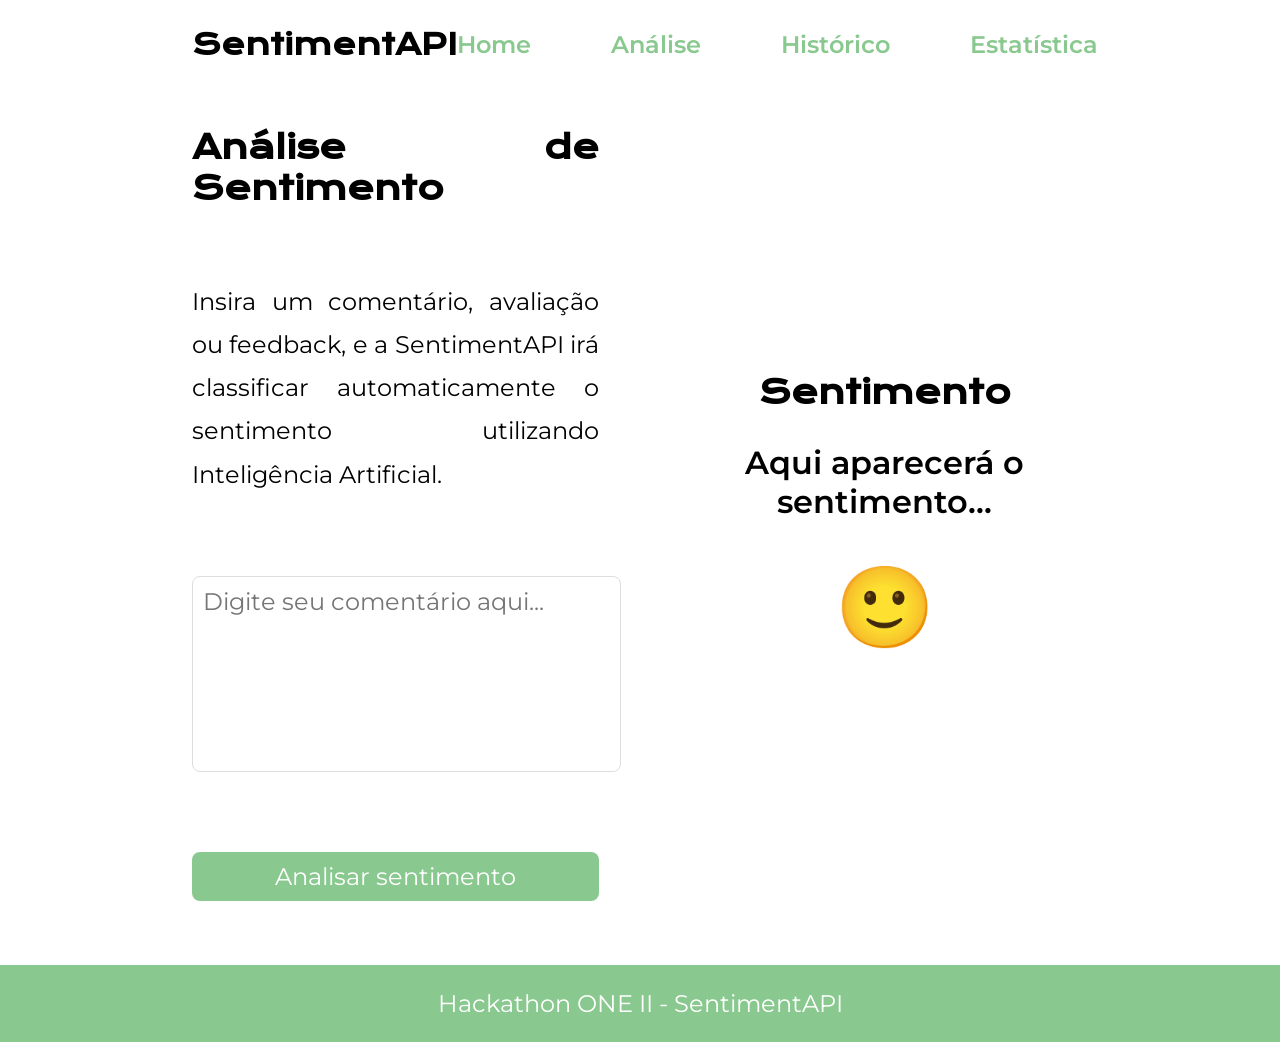
==== front-end/analyze.html @ 6873ef8d "Add files via upload feat: add front-end pages, styles and scripts for SentimentAPI" ====
<!DOCTYPE html>
<html lang="pt-br">
  <head>
    <meta charset="UTF-8" />
    <meta name="viewport" content="width=device-width, initial-scale=1.0" />
    <title>SentimentAPI - Análise</title>
    <link rel="icon" href="assets/favicon.png" type="image/x-icon" />
    <link rel="stylesheet" href="styles/style.css" />
  </head>
  <body>
    <header class="header">
      <div class="header__content">
        <span class="header__logo"><strong>SentimentAPI</strong></span>
        <nav class="header__menu">
          <a class="header__menu__link" href="index.html">Home</a>
          <a class="header__menu__link" href="analyze.html">Análise</a>
          <a class="header__menu__link" href="history.html">Histórico</a>
          <a class="header__menu__link" href="stats.html">Estatística</a>
        </nav>
      </div>
    </header>
    <main class="presentation">
      <section class="presentation__content">
        <h1 class="presentation__content__title">Análise de Sentimento</h1>
        <p class="presentation__content__text">
          Insira um comentário, avaliação ou feedback, e a SentimentAPI irá
          classificar automaticamente o sentimento utilizando Inteligência
          Artificial.
        </p>
        <textarea
          id="textInput"
          class="presentation__textarea"
          placeholder="Digite seu comentário aqui..."
          rows="6"
        ></textarea>
        <button id="analyzeBtn" class="presentation__button">
          Analisar sentimento
        </button>
      </section>
      <section class="presentation__result">
        <h2 class="presentation__result__title">Sentimento</h2>
        <p id="sentimentText" class="presentation__result__text">
          Aqui aparecerá o sentimento...
        </p>
        <span id="sentimentEmoji" class="presentation__result__emoji">
          🙂
        </span>
      </section>
    </main>
    <footer class="footer">
      <p>Hackathon ONE II - SentimentAPI</p>
    </footer>
    <script src="scripts/analyze.js"></script>
  </body>
</html>
---- front-end/styles/style.css ----
@import url("https://fonts.googleapis.com/css2?family=Krona+One&family=Montserrat:ital@0;1&display=swap");
@import url("https://fonts.googleapis.com/css2?family=Montserrat:ital,wght@0,600;1,600&display=swap");

:root {
  --cor-primaria: #ffffff;
  --cor-secundaria: #000000;
  --cor-terciaria: #89c88e;
  --cor-hover: #ffbf5a;

  --fonte-primaria: "Krona One", sans-serif;
  --fonte-secundaria: "Montserrat", sans-serif;
}

* {
  margin: 0;
  padding: 0;
}

body {
  height: 100vh;
  box-sizing: border-box;
  background-color: var(--cor-primaria);
  color: var(--cor-secundaria);
  display: flex;
  flex-direction: column;
}

.header {
  padding: 2% 15% 0 15%;
}

.header__content {
  display: flex;
  align-items: center;
  justify-content: space-between;
}

.header__logo {
  font-family: var(--fonte-primaria);
  font-size: 1.8rem;
  color: var(--cor-secundaria);
}

.header__menu {
  display: flex;
  gap: 80px;
}

.header__menu__link {
  font-family: var(--fonte-secundaria);
  font-size: 1.5rem;
  font-weight: 600;
  color: var(--cor-terciaria);
  text-decoration: none;
}

.presentation {
  flex: 1;
  padding: 5% 15%;
  display: flex;
  align-items: center;
  justify-content: space-between;
  gap: 82px;
}

.presentation__content {
  width: 50%;
  display: flex;
  flex-direction: column;
  gap: 60px;
  text-align: justify;
}

.presentation__content__title {
  font-size: 2rem;
  font-family: var(--fonte-primaria);
  line-height: 1.3;
  text-align: justify;
  margin-bottom: 10px;
}

.title-highlight {
  color: var(--cor-terciaria);
  text-decoration: none;
}

.presentation__content__text {
  font-size: 1.5rem;
  font-family: var(--fonte-secundaria);
  text-align: justify;
  line-height: 1.8;
}

.presentation__content__image {
  justify-content: center;
  max-width: 300px;
  margin: 1rem auto 0 auto;
  display: block;
}

.presentation__content__image img {
  width: 100%;
}

.presentation__link {
  display: flex;
  flex-direction: column;
  justify-content: space-between;
  align-items: center;
  gap: 32px;
}

.presentation__link__subtitle {
  font-size: 1.5rem;
  font-family: var(--fonte-primaria);
  font-weight: 400;
  color: var(--cor-secundaria);
}

.presentation__link__navigation {
  display: flex;
  justify-content: center;
  gap: 16px;
  border: 2px solid var(--cor-terciaria);
  width: 50%;
  border-radius: 8px;
  font-size: 1.5rem;
  font-weight: 600;
  padding: 20px 0;
  text-decoration: none;
  color: var(--cor-secundaria);
  font-family: var(--fonte-secundaria);
  transition: background-color 0.3s ease;
}

.presentation__link__navigation:hover {
  background-color: var(--cor-hover);
}

.presentation__image {
  width: 50%;
}

.presentation__textarea {
  width: 100%;
  font-size: 1.5rem;
  padding: 10px;
  margin-top: 20px;
  border-radius: 8px;
  border: 1px solid #ddd;
  resize: none;
  font-family: var(--fonte-secundaria);
}

.presentation__button {
  font-size: 1.5rem;
  padding: 10px;
  margin-top: 20px;
  border-radius: 8px;
  border: none;
  background-color: var(--cor-terciaria);
  color: var(--cor-primaria);
  cursor: pointer;
  font-family: var(--fonte-secundaria);
}

.presentation__result {
  width: 50%;
  display: flex;
  flex-direction: column;
  align-items: center;
  text-align: center;
  gap: 20px;
}

.presentation__result__title {
  font-size: 2rem;
  font-family: var(--fonte-primaria);
  line-height: 1.3;
  text-align: justify;
  margin-bottom: 10px;
}

.presentation__result__text {
  font-size: 2rem;
  font-family: var(--fonte-secundaria);
  font-weight: 600;
}

.presentation__result__emoji {
  font-size: 5rem;
  margin-top: 20px;
}

.presentation__input {
  width: 96%;
  padding: 12px;
  font-size: 1.2rem;
  border-radius: 8px;
  border: 1px solid #ccc;
  margin-bottom: 16px;
}

.presentation__stats {
  width: 45%;
  display: flex;
  flex-direction: column;
  gap: 20px;
}

.presentation__stats__title {
  font-size: 2rem;
  font-family: var(--fonte-primaria);
  line-height: 1.3;
  text-align: center;
  margin-bottom: 10px;
}

.presentation__label {
  font-family: var(--fonte-secundaria);
  font-size: 1.2rem;
  font-weight: 600;
  margin-bottom: 8px;
  display: block;
  color: var(--cor-secundaria);
  text-align: center;
}

.history__wrapper {
  width: 50%;
  display: flex;
  flex-direction: column;
}

.history {
  display: flex;
  flex-direction: column;
  gap: 20px;
}

.history__item {
  display: flex;
  gap: 20px;
  padding: 20px;
  border-radius: 12px;
  border: 1px solid #e0e0e0;
  background-color: #fafafa;
}

.history__emoji {
  font-size: 2.5rem;
}

.history__info {
  display: flex;
  flex-direction: column;
  gap: 6px;
}

.history__comment {
  font-size: 1.1rem;
  font-family: var(--fonte-secundaria);
  color: var(--cor-secundaria);
}

.history__sentiment {
  font-size: 1.3rem;
  font-weight: 600;
  color: var(--cor-terciaria);
  font-family: var(--fonte-secundaria);
}

.history__probability {
  font-size: 1.1rem;
  color: var(--cor-secundaria);
  font-family: var(--fonte-secundaria);
}

.history__empty {
  text-align: center;
  padding: 40px;
}

.history__empty-text {
  font-size: 28px;
  font-weight: 600;
  margin-bottom: 4px;
  color: var(--cor-secundaria);
  font-family: var(--fonte-secundaria);
}

.history__empty-subtext {
  font-size: 24px;
  color: var(--cor-secundaria);
  font-family: var(--fonte-secundaria);
}

.pagination {
  margin-top: 40px;
  width: 100%;
  display: flex;
  justify-content: center;
  align-items: center;
  gap: 20px;
}

.pagination__button {
  padding: 10px 20px;
  border-radius: 8px;
  border: none;
  background-color: var(--cor-terciaria);
  color: #fff;
  font-size: 1rem;
  font-family: var(--fonte-secundaria);
  cursor: pointer;
}

.pagination__info {
  font-family: var(--fonte-secundaria);
  font-size: 1.1rem;
}

.sentiment--positive {
  color: #6fbf73;
}

.sentiment--negative {
  color: #e57373;
}

.sentiment--neutral {
  color: #ffb74d;
}

.stats__card {
  display: flex;
  align-items: center;
  justify-content: space-between;
  padding: 20px;
  border-radius: 12px;
  font-size: 1.3rem;
  font-family: var(--fonte-secundaria);
  background-color: #f5f5f5;
}

.stats__message {
  margin-top: 1rem;
  font-size: 1.2rem;
  color: var(--fonte-secundaria);
  font-family: var(--fonte-secundaria);
  text-align: center;
}

.stats__emoji {
  font-size: 2rem;
}

.stats--positive {
  border-left: 6px solid #4caf50;
}

.stats--neutral {
  border-left: 6px solid #ffb300;
}

.stats--negative {
  border-left: 6px solid #f44336;
}

.footer {
  padding: 24px;
  color: var(--cor-primaria);
  background-color: var(--cor-terciaria);
  text-align: center;
  font-family: var(--fonte-secundaria);
  font-size: 1.5rem;
  font-weight: 400;
}

@media (max-width: 1200px) {
  .header {
    padding: 10%;
  }

  .header__content {
    justify-content: center;
  }

  .presentation {
    flex-direction: column;
    gap: 40px;
    padding: 5%;
  }

  .presentation__content {
    width: auto;
  }
}
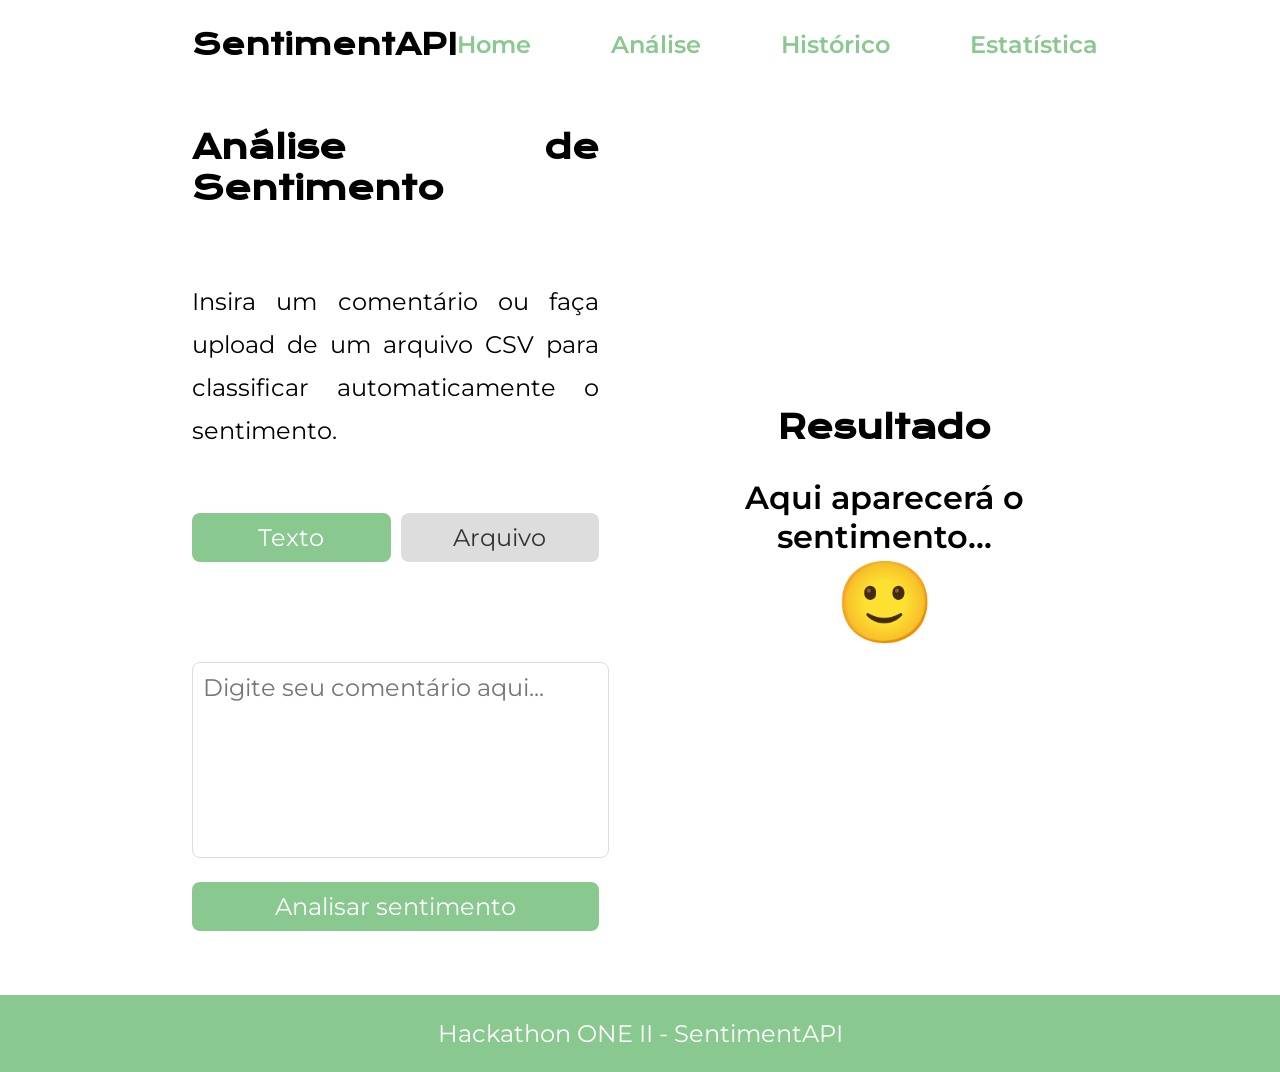
==== commit a5cf3a68: "feat: add batch analysis UI and total comments indicators - Display total comments in history and st" ====
--- a/front-end/analyze.html
+++ b/front-end/analyze.html
@@ -1,55 +1,187 @@
 <!DOCTYPE html>
 <html lang="pt-br">
-  <head>
-    <meta charset="UTF-8" />
-    <meta name="viewport" content="width=device-width, initial-scale=1.0" />
+<head>
+    <meta charset="UTF-8"/>
+    <meta name="viewport" content="width=device-width, initial-scale=1.0"/>
     <title>SentimentAPI - Análise</title>
-    <link rel="icon" href="assets/favicon.png" type="image/x-icon" />
-    <link rel="stylesheet" href="styles/style.css" />
-  </head>
-  <body>
-    <header class="header">
-      <div class="header__content">
+    <link rel="icon" href="assets/favicon.png" type="image/x-icon"/>
+    <link rel="stylesheet" href="styles/style.css"/>
+</head>
+<body>
+<header class="header">
+    <div class="header__content">
         <span class="header__logo"><strong>SentimentAPI</strong></span>
         <nav class="header__menu">
-          <a class="header__menu__link" href="index.html">Home</a>
-          <a class="header__menu__link" href="analyze.html">Análise</a>
-          <a class="header__menu__link" href="history.html">Histórico</a>
-          <a class="header__menu__link" href="stats.html">Estatística</a>
+            <a class="header__menu__link" href="index.html">Home</a>
+            <a class="header__menu__link" href="analyze.html">Análise</a>
+            <a class="header__menu__link" href="history.html">Histórico</a>
+            <a class="header__menu__link" href="stats.html">Estatística</a>
         </nav>
-      </div>
-    </header>
-    <main class="presentation">
-      <section class="presentation__content">
+    </div>
+</header>
+<main class="presentation">
+    <section class="presentation__content">
         <h1 class="presentation__content__title">Análise de Sentimento</h1>
         <p class="presentation__content__text">
-          Insira um comentário, avaliação ou feedback, e a SentimentAPI irá
-          classificar automaticamente o sentimento utilizando Inteligência
-          Artificial.
+            Insira um comentário ou faça upload de um arquivo CSV para classificar
+            automaticamente o sentimento.
         </p>
-        <textarea
-          id="textInput"
-          class="presentation__textarea"
-          placeholder="Digite seu comentário aqui..."
-          rows="6"
-        ></textarea>
-        <button id="analyzeBtn" class="presentation__button">
-          Analisar sentimento
-        </button>
-      </section>
-      <section class="presentation__result">
-        <h2 class="presentation__result__title">Sentimento</h2>
-        <p id="sentimentText" class="presentation__result__text">
-          Aqui aparecerá o sentimento...
-        </p>
-        <span id="sentimentEmoji" class="presentation__result__emoji">
-          🙂
-        </span>
-      </section>
-    </main>
-    <footer class="footer">
-      <p>Hackathon ONE II - SentimentAPI</p>
-    </footer>
-    <script src="scripts/analyze.js"></script>
-  </body>
+        <!-- Toggle Modes -->
+        <div
+                class="analysis-mode-toggle"
+                style="margin-bottom: 20px; display: flex; gap: 10px"
+        >
+            <button
+                    id="btnModeText"
+                    class="presentation__button"
+                    style="
+              margin-top: 0;
+              flex: 1;
+              background-color: var(--cor-terciaria);
+            "
+            >
+                Texto
+            </button>
+            <button
+                    id="btnModeFile"
+                    class="presentation__button"
+                    style="margin-top: 0; flex: 1; background-color: #ddd; color: #333"
+            >
+                Arquivo
+            </button>
+        </div>
+        <!-- TEXT MODE -->
+        <div id="sectionTextMode">
+          <textarea
+                  id="textInput"
+                  class="presentation__textarea"
+                  placeholder="Digite seu comentário aqui..."
+                  rows="6"
+          ></textarea>
+            <button id="analyzeBtn" class="presentation__button">
+                Analisar sentimento
+            </button>
+        </div>
+        <!-- FILE MODE -->
+        <div
+                id="sectionFileMode"
+                style="display: none; flex-direction: column; gap: 15px"
+        >
+            <div
+                    style="
+              padding: 20px;
+              border: 2px dashed #ccc;
+              border-radius: 8px;
+              text-align: center;
+            "
+            >
+                <input
+                        type="file"
+                        id="fileInput"
+                        accept=".csv, .txt"
+                        style="display: none"
+                />
+                <label
+                        for="fileInput"
+                        class="presentation__result__text"
+                        style="cursor: pointer; font-size: 1.2rem"
+                >
+                    📂 Clique para escolher um arquivo <br/>
+                    <span
+                            style="
+                  font-family: var(--fonte-secundaria);
+                  font-size: 0.9rem;
+                  color: #777;
+                "
+                    >(.csv ou .txt)</span
+                    >
+                </label>
+                <div
+                        id="fileNameDisplay"
+                        style="
+                font-family: var(--fonte-secundaria);
+                margin-top: 10px;
+                font-weight: bold;
+                color: var(--cor-terciaria);
+              "
+                ></div>
+            </div>
+            <div style="display: flex; align-items: center; gap: 10px">
+                <input
+                        type="checkbox"
+                        id="skipHeaderCheck"
+                        checked
+                        style="width: 20px; height: 20px"
+                />
+                <label
+                        for="skipHeaderCheck"
+                        style="font-family: var(--fonte-secundaria); font-size: 1.1rem"
+                >Pular primeira linha? (Cabeçalho)</label
+                >
+            </div>
+            <button id="analyzeBatchBtn" class="presentation__button">
+                Processar Arquivo
+            </button>
+        </div>
+    </section>
+    <section class="presentation__result">
+        <h2 class="presentation__result__title">Resultado</h2>
+        <!-- Result Single -->
+        <div id="resultSingle">
+            <p id="sentimentText" class="presentation__result__text">
+                Aqui aparecerá o sentimento...
+            </p>
+            <span id="sentimentEmoji" class="presentation__result__emoji">
+            🙂
+          </span>
+            <!-- Top Features Section -->
+            <div
+                    id="topFeaturesContainer"
+                    style="margin-top: 20px; display: none"
+            >
+                <h3
+                        style="
+                font-family: var(--fonte-primaria);
+                font-size: 1.2rem;
+                margin-bottom: 10px;
+              "
+                >
+                    Palavras-chave:
+                </h3>
+                <div
+                        id="topFeaturesList"
+                        style="
+                display: flex;
+                gap: 8px;
+                flex-wrap: wrap;
+                justify-content: center;
+              "
+                ></div>
+            </div>
+        </div>
+        <!-- Result Batch -->
+        <div id="resultBatch" style="display: none; width: 100%">
+            <p class="presentation__result__text" id="batchStatusText">
+                Aguardando processamento...
+            </p>
+            <div
+                    id="batchOutput"
+                    style="
+              max-height: 300px;
+              overflow-y: auto;
+              text-align: left;
+              background: var(--cor-primaria);
+              padding: 10px;
+              border-radius: 8px;
+              margin-top: 10px;
+            "
+            ></div>
+        </div>
+    </section>
+</main>
+<footer class="footer">
+    <p>Hackathon ONE II - SentimentAPI</p>
+</footer>
+<script src="scripts/analyze.js"></script>
+</body>
 </html>
--- a/front-end/styles/style.css
+++ b/front-end/styles/style.css
@@ -142,7 +142,7 @@
 }
 
 .presentation__textarea {
-  width: 100%;
+  width: 97%;
   font-size: 1.5rem;
   padding: 10px;
   margin-top: 20px;
@@ -153,6 +153,8 @@
 }
 
 .presentation__button {
+  width: 100%;
+  text-align: center;
   font-size: 1.5rem;
   padding: 10px;
   margin-top: 20px;
@@ -295,6 +297,16 @@
   font-family: var(--fonte-secundaria);
 }
 
+.history__total {
+  font-family: var(--fonte-secundaria);
+  margin-top: 20px;
+  text-align: center;
+  font-size: 1.2rem;
+  font-weight: 500;
+  color: var(--cor-secundaria);
+  opacity: 0.9;
+}
+
 .pagination {
   margin-top: 40px;
   width: 100%;
@@ -367,6 +379,26 @@
   border-left: 6px solid #f44336;
 }
 
+.stats__total {
+  font-family: var(--fonte-secundaria);
+  margin-top: 10px;
+  text-align: center;
+  font-size: 1.2rem;
+  font-weight: 500;
+  color: var(--cor-secundaria);
+  opacity: 0.9;
+}
+
+.stats__used-info {
+  font-family: var(--fonte-secundaria);
+  margin-top: 10px;
+  text-align: center;
+  font-size: 1.2rem;
+  font-weight: 500;
+  color: var(--cor-secundaria);
+  opacity: 0.9;
+}
+
 .footer {
   padding: 24px;
   color: var(--cor-primaria);
